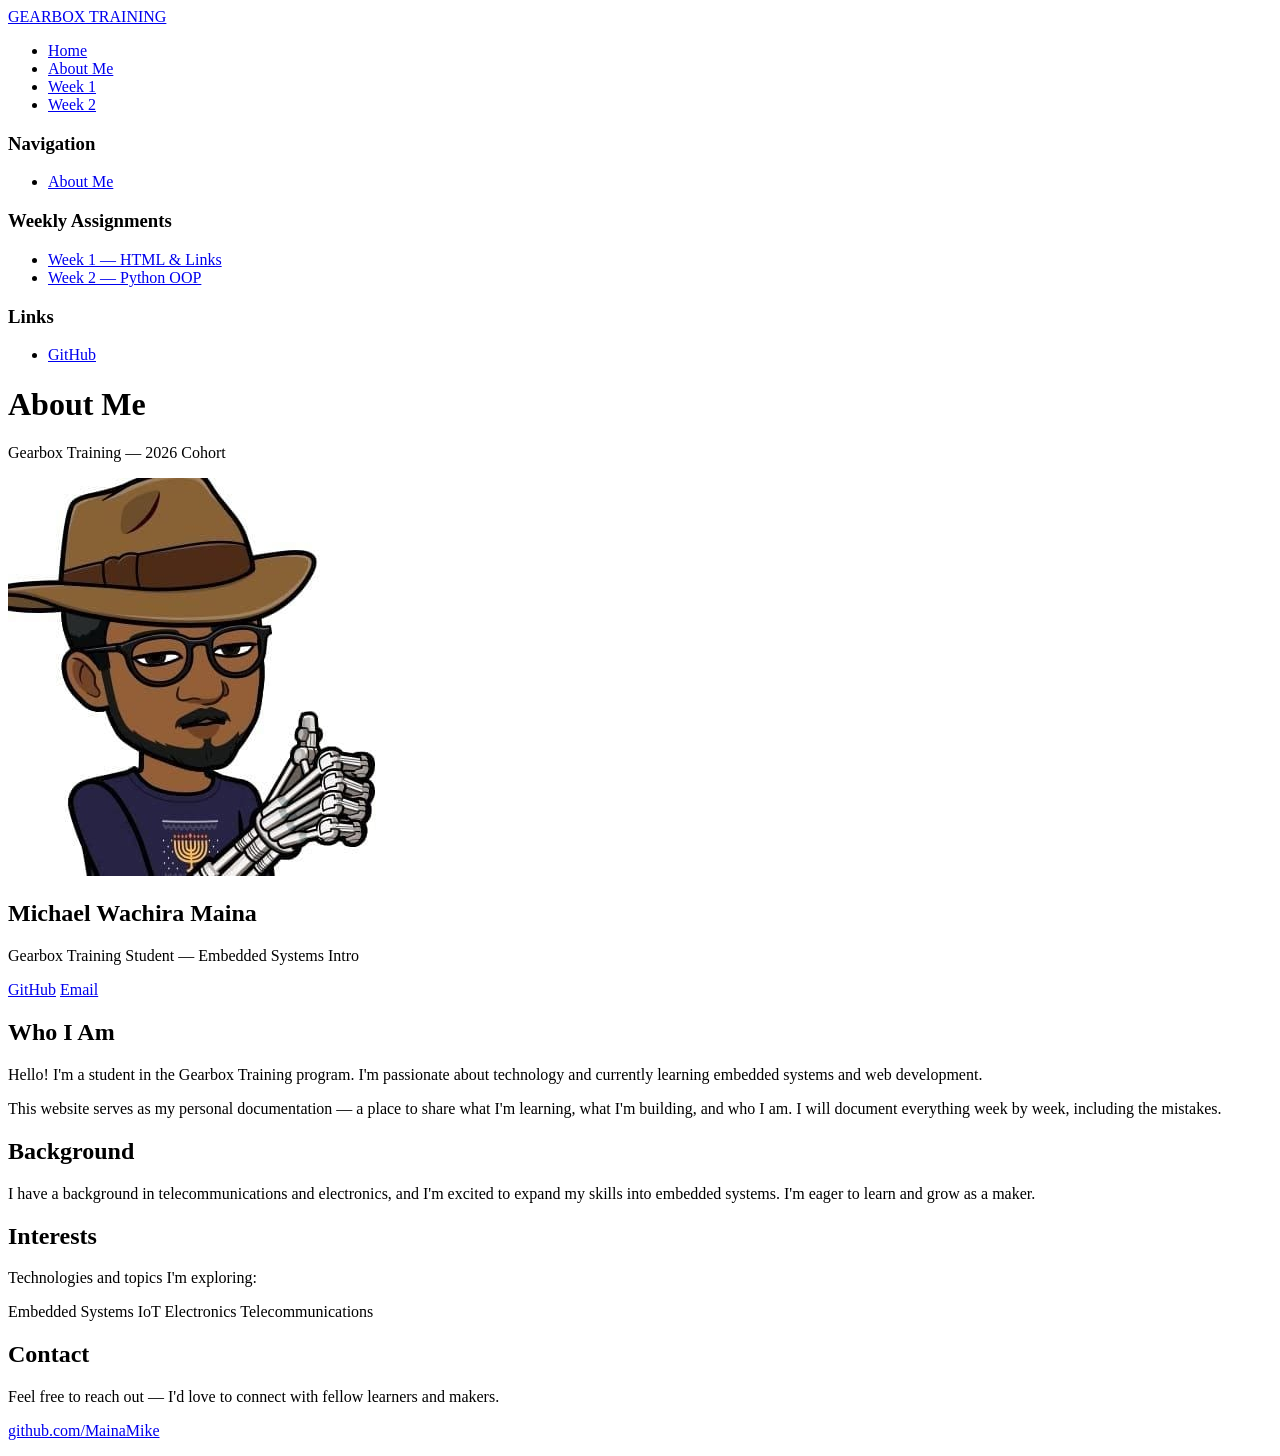
==== about.html @ 9c64ea71 "Initial commit: Add all project files" ====
<!DOCTYPE html>
<html lang="en">
<head>
    <meta charset="UTF-8">
    <meta name="viewport" content="width=device-width, initial-scale=1.0">
    <title>About — GEARBOX TRAINING</title>
    <link href="maina.css" rel="stylesheet">
</head>
<body>

    <nav>
        <div class="nav-inner">
            <a href="index.html" class="nav-logo">GEARBOX TRAINING</a>
            <ul class="nav-links">
                <li><a href="index.html">Home</a></li>
                <li><a href="about.html" class="active">About Me</a></li>
                <li><a href="Week1.html">Week 1</a></li>
                <li><a href="Week2.html">Week 2</a></li>
            </ul>
        </div>
    </nav>

    <div class="page-layout">

        <!-- Sidebar with week links -->
        <aside class="sidebar">
            <h3>Navigation</h3>
            <ul>
                <li><a href="about.html" class="active">About Me</a></li>
            </ul>

            <h3>Weekly Assignments</h3>
            <ul>
                <li><a href="Week1.html">Week 1 — HTML & Links</a></li>
                <li><a href="Week2.html">Week 2 — Python OOP</a></li>
                
            </ul>

            <h3>Links</h3>
            <ul>
                <li><a href="https://github.com/MainaMike" target="_blank">GitHub</a></li>
            </ul>
        </aside>

        <!-- Main content -->
        <main class="content">
            <h1>About Me</h1>
            <p class="subtitle">Gearbox Training — 2026 Cohort</p>

            <!-- Profile block -->
            <div class="profile">
                <div class="avatar">
                    <img src="profile.jpeg" alt="Maina Mike">
                </div>
                <div class="profile-info">
                    <h2>Michael Wachira Maina</h2>
                    <p class="role">Gearbox Training Student &mdash; Embedded Systems Intro</p>
                    <p class="links">
                        <a href="https://github.com/MainaMikE" target="_blank">GitHub</a>
                        <a href="/cdn-cgi/l/email-protection#0a677d6b696263786b3b3e3e4a6d676b636624696567">Email</a>
                    </p>
                </div>
            </div>

            <h2>Who I Am</h2>
            <p>
                Hello! I'm a student in the Gearbox Training program. I'm passionate about 
                technology and currently learning embedded systems and web development.
            </p>
            <p>
                This website serves as my personal documentation — a place to share what I'm 
                learning, what I'm building, and who I am. I will document everything week by week, including the mistakes.
            </p>

            <h2>Background</h2>
            <p>
                I have a background in telecommunications and electronics, and I'm excited to 
                expand my skills into embedded systems. I'm eager to learn and grow as a maker.
            </p>               

            <h2>Interests</h2>
            <p>Technologies and topics I'm exploring:</p>
            <div class="tags">
                <span class="tag">Embedded Systems</span>
                <span class="tag">IoT</span>
                <span class="tag">Electronics</span>
                <span class="tag">Telecommunications</span>
            </div>

            <h2>Contact</h2>
            <p>
                Feel free to reach out — I'd love to connect with fellow learners and makers.
            </p>
            <p>
                <a href="https://github.com/MainaMike" target="_blank">github.com/MainaMike</a><br>
                <a href="/cdn-cgi/l/e
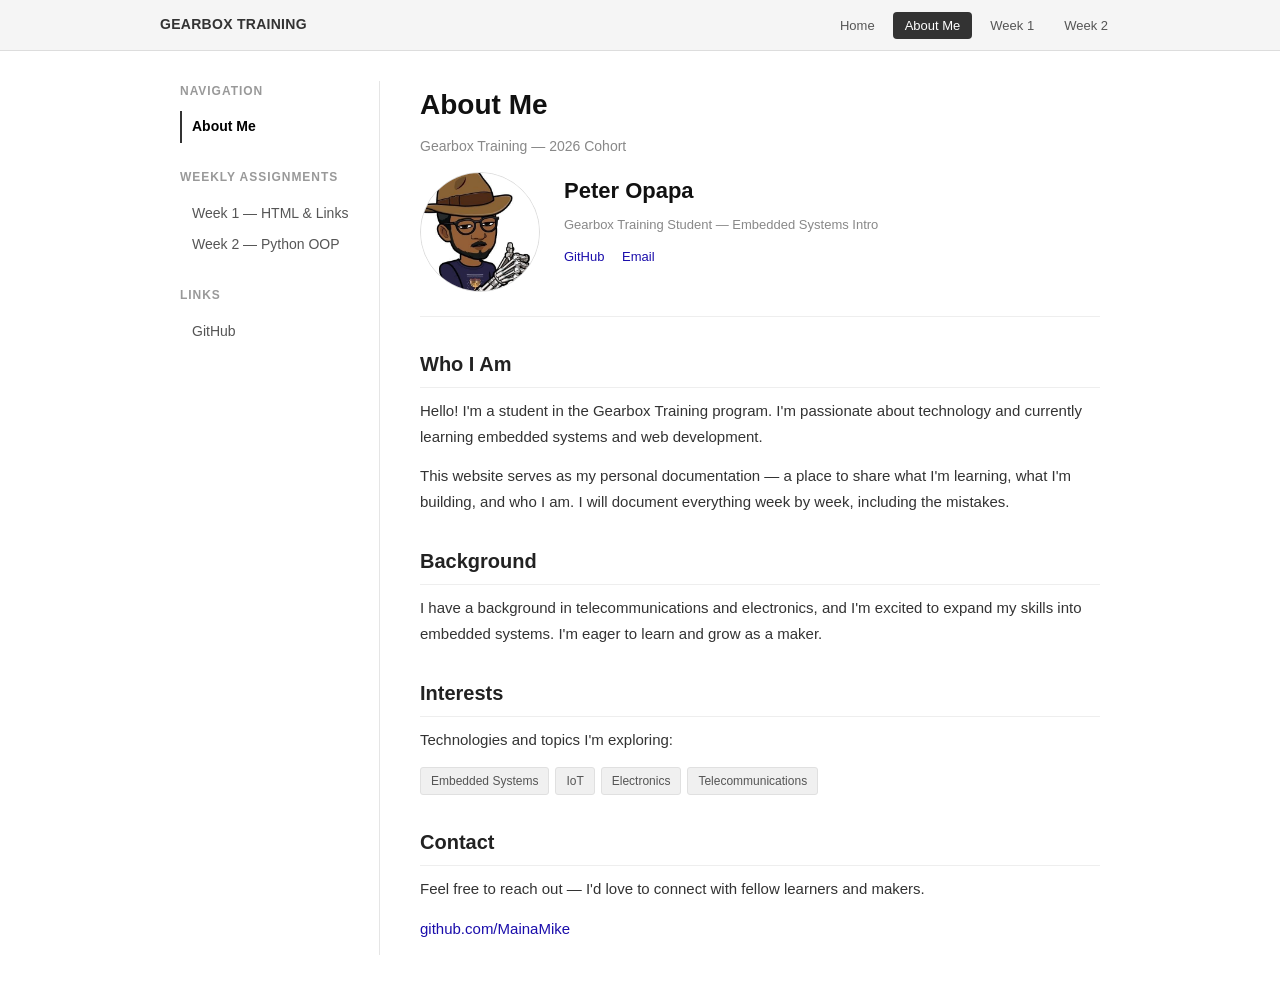
==== commit 9a161380: "Update CSS link and author name in HTML files" ====
--- a/about.html
+++ b/about.html
@@ -4,7 +4,7 @@
     <meta charset="UTF-8">
     <meta name="viewport" content="width=device-width, initial-scale=1.0">
     <title>About — GEARBOX TRAINING</title>
-    <link href="maina.css" rel="stylesheet">
+    <link href="opapa.css" rel="stylesheet">
 </head>
 <body>
 
@@ -50,10 +50,10 @@
             <!-- Profile block -->
             <div class="profile">
                 <div class="avatar">
-                    <img src="profile.jpeg" alt="Maina Mike">
+                    <img src="profile.jpeg" alt="Peter Opapa">
                 </div>
                 <div class="profile-info">
-                    <h2>Michael Wachira Maina</h2>
+                    <h2>Peter Opapa</h2>
                     <p class="role">Gearbox Training Student &mdash; Embedded Systems Intro</p>
                     <p class="links">
                         <a href="https://github.com/MainaMikE" target="_blank">GitHub</a>
--- a/opapa.css
+++ b/opapa.css
@@ -0,0 +1,375 @@
+/* ── CBA / Fab Academy style — clean, light, documentation-first ── */
+
+* {
+    margin: 0;
+    padding: 0;
+    box-sizing: border-box;
+}
+
+body {
+    background: #ffffff;
+    color: #333;
+    font-family: 'Helvetica Neue', Helvetica, Arial, sans-serif;
+    font-size: 15px;
+    line-height: 1.7;
+}
+
+a {
+    color: #1a0dab;
+    text-decoration: none;
+}
+
+a:hover {
+    text-decoration: underline;
+}
+
+/* ── Top bar ── */
+nav {
+    background: #f5f5f5;
+    border-bottom: 1px solid #ddd;
+    padding: 0 20px;
+}
+
+.nav-inner {
+    max-width: 960px;
+    margin: 0 auto;
+    display: flex;
+    align-items: center;
+    justify-content: space-between;
+    height: 50px;
+}
+
+.nav-logo {
+    font-size: 14px;
+    font-weight: bold;
+    color: #333;
+    text-decoration: none;
+    letter-spacing: 0.02em;
+}
+
+.nav-logo:hover {
+    text-decoration: none;
+}
+
+.nav-links {
+    list-style: none;
+    display: flex;
+    gap: 6px;
+}
+
+.nav-links a {
+    font-size: 13px;
+    color: #555;
+    padding: 6px 12px;
+    border-radius: 4px;
+}
+
+.nav-links a:hover {
+    background: #e8e8e8;
+    text-decoration: none;
+    color: #333;
+}
+
+.nav-links a.active {
+    background: #333;
+    color: #fff;
+}
+
+/* ── Page layout: sidebar + content ── */
+.page-layout {
+    max-width: 960px;
+    margin: 0 auto;
+    padding: 30px 20px;
+    display: grid;
+    grid-template-columns: 200px 1fr;
+    gap: 40px;
+}
+
+/* ── Sidebar ── */
+.sidebar {
+    border-right: 1px solid #e5e5e5;
+    padding-right: 20px;
+}
+
+.sidebar h3 {
+    font-size: 12px;
+    text-transform: uppercase;
+    letter-spacing: 0.08em;
+    color: #999;
+    margin-bottom: 10px;
+}
+
+.sidebar ul {
+    list-style: none;
+    margin-bottom: 24px;
+}
+
+.sidebar ul li a {
+    display: block;
+    font-size: 14px;
+    color: #555;
+    padding: 4px 0;
+    border-left: 2px solid transparent;
+    padding-left: 10px;
+}
+
+.sidebar ul li a:hover {
+    color: #000;
+    text-decoration: none;
+    border-left-color: #ccc;
+}
+
+.sidebar ul li a.active {
+    color: #000;
+    font-weight: 600;
+    border-left-color: #333;
+}
+
+/* ── Main content area ── */
+.content {
+    min-width: 0;
+}
+
+.content h1 {
+    font-size: 28px;
+    font-weight: 700;
+    margin-bottom: 6px;
+    color: #111;
+}
+
+.content h2 {
+    font-size: 20px;
+    font-weight: 600;
+    margin-top: 30px;
+    margin-bottom: 10px;
+    padding-bottom: 6px;
+    border-bottom: 1px solid #eee;
+    color: #222;
+}
+
+.content h3 {
+    font-size: 16px;
+    font-weight: 600;
+    margin-top: 20px;
+    margin-bottom: 8px;
+    color: #333;
+}
+
+.subtitle {
+    font-size: 14px;
+    color: #888;
+    margin-bottom: 24px;
+}
+
+.content p {
+    margin-bottom: 14px;
+}
+
+.content img {
+    max-width: 100%;
+    border: 1px solid #e5e5e5;
+    border-radius: 4px;
+    margin: 10px 0;
+}
+
+/* ── Profile section (about page) ── */
+.profile {
+    display: flex;
+    gap: 24px;
+    align-items: flex-start;
+    margin-bottom: 24px;
+    padding-bottom: 24px;
+    border-bottom: 1px solid #eee;
+}
+
+.avatar {
+    width: 120px;
+    height: 120px;
+    border-radius: 50%;
+    background: #f0f0f0;
+    border: 1px solid #ddd;
+    flex-shrink: 0;
+    overflow: hidden;
+}
+
+.avatar img {
+    width: 100%;
+    height: 100%;
+    object-fit: cover;
+    object-position: center top;
+    display: block;
+    border: none;
+    margin: 0;
+    border-radius: 0;
+}
+
+.profile-info h2 {
+    font-size: 22px;
+    font-weight: 700;
+    margin: 0 0 4px 0;
+    padding: 0;
+    border: none;
+    color: #111;
+}
+
+.profile-info .role {
+    font-size: 13px;
+    color: #888;
+    margin-bottom: 10px;
+}
+
+.profile-info .links {
+    font-size: 13px;
+}
+
+.profile-info .links a {
+    margin-right: 14px;
+}
+
+/* ── Tags ── */
+.tags {
+    display: flex;
+    flex-wrap: wrap;
+    gap: 6px;
+    margin-top: 8px;
+}
+
+.tag {
+    font-size: 12px;
+    padding: 3px 10px;
+    background: #f0f0f0;
+    color: #555;
+    border-radius: 3px;
+    border: 1px solid #e0e0e0;
+}
+
+/* ── Simple container (no sidebar) ── */
+.container {
+    max-width: 960px;
+    margin: 0 auto;
+    padding: 30px 20px;
+}
+
+/* ── Hero (home page) ── */
+.hero {
+    text-align: center;
+    padding: 60px 0 40px;
+}
+
+.hero h1 {
+    font-size: 32px;
+    font-weight: 700;
+    margin-bottom: 8px;
+    color: #111;
+}
+
+.hero p {
+    font-size: 15px;
+    color: #888;
+    margin-bottom: 30px;
+}
+
+.hero-image {
+    width: 200px;
+    height: 200px;
+    object-fit: cover;
+    border: 1px solid #ddd;
+    border-radius: 4px;
+    margin-bottom: 30px;
+}
+
+.hero-links {
+    display: flex;
+    gap: 12px;
+    justify-content: center;
+}
+
+.hero-links a {
+    font-size: 14px;
+    color: #555;
+    padding: 8px 20px;
+    border: 1px solid #ddd;
+    border-radius: 4px;
+}
+
+.hero-links a:hover {
+    background: #f5f5f5;
+    text-decoration: none;
+    border-color: #bbb;
+}
+
+/* ── Code blocks ── */
+pre {
+    background: #f6f8fa;
+    border: 1px solid #e1e4e8;
+    border-radius: 4px;
+    padding: 16px;
+    overflow-x: auto;
+    margin: 10px 0 14px;
+}
+
+code {
+    font-family: 'SFMono-Regular', Consolas, 'Liberation Mono', Menlo, monospace;
+    font-size: 13px;
+}
+
+p code {
+    background: #f0f0f0;
+    padding: 2px 6px;
+    border-radius: 3px;
+    font-size: 13px;
+}
+
+/* ── Tables ── */
+table {
+    width: 100%;
+    border-collapse: collapse;
+    margin: 10px 0 14px;
+    font-size: 14px;
+}
+
+th, td {
+    text-align: left;
+    padding: 8px 12px;
+    border: 1px solid #e5e5e5;
+}
+
+th {
+    background: #f5f5f5;
+    font-weight: 600;
+    color: #333;
+}
+
+/* ── Footer ── */
+footer {
+    max-width: 960px;
+    margin: 40px auto 0;
+    padding: 20px;
+    border-top: 1px solid #e5e5e5;
+    text-align: center;
+    font-size: 12px;
+    color: #aaa;
+}
+
+/* ── Responsive ── */
+@media (max-width: 700px) {
+    .page-layout {
+        grid-template-columns: 1fr;
+    }
+
+    .sidebar {
+        border-right: none;
+        border-bottom: 1px solid #e5e5e5;
+        padding-right: 0;
+        padding-bottom: 16px;
+        margin-bottom: 16px;
+    }
+
+    .hero h1 {
+        font-size: 24px;
+    }
+
+    .profile {
+        flex-direction: column;
+    }
+}
